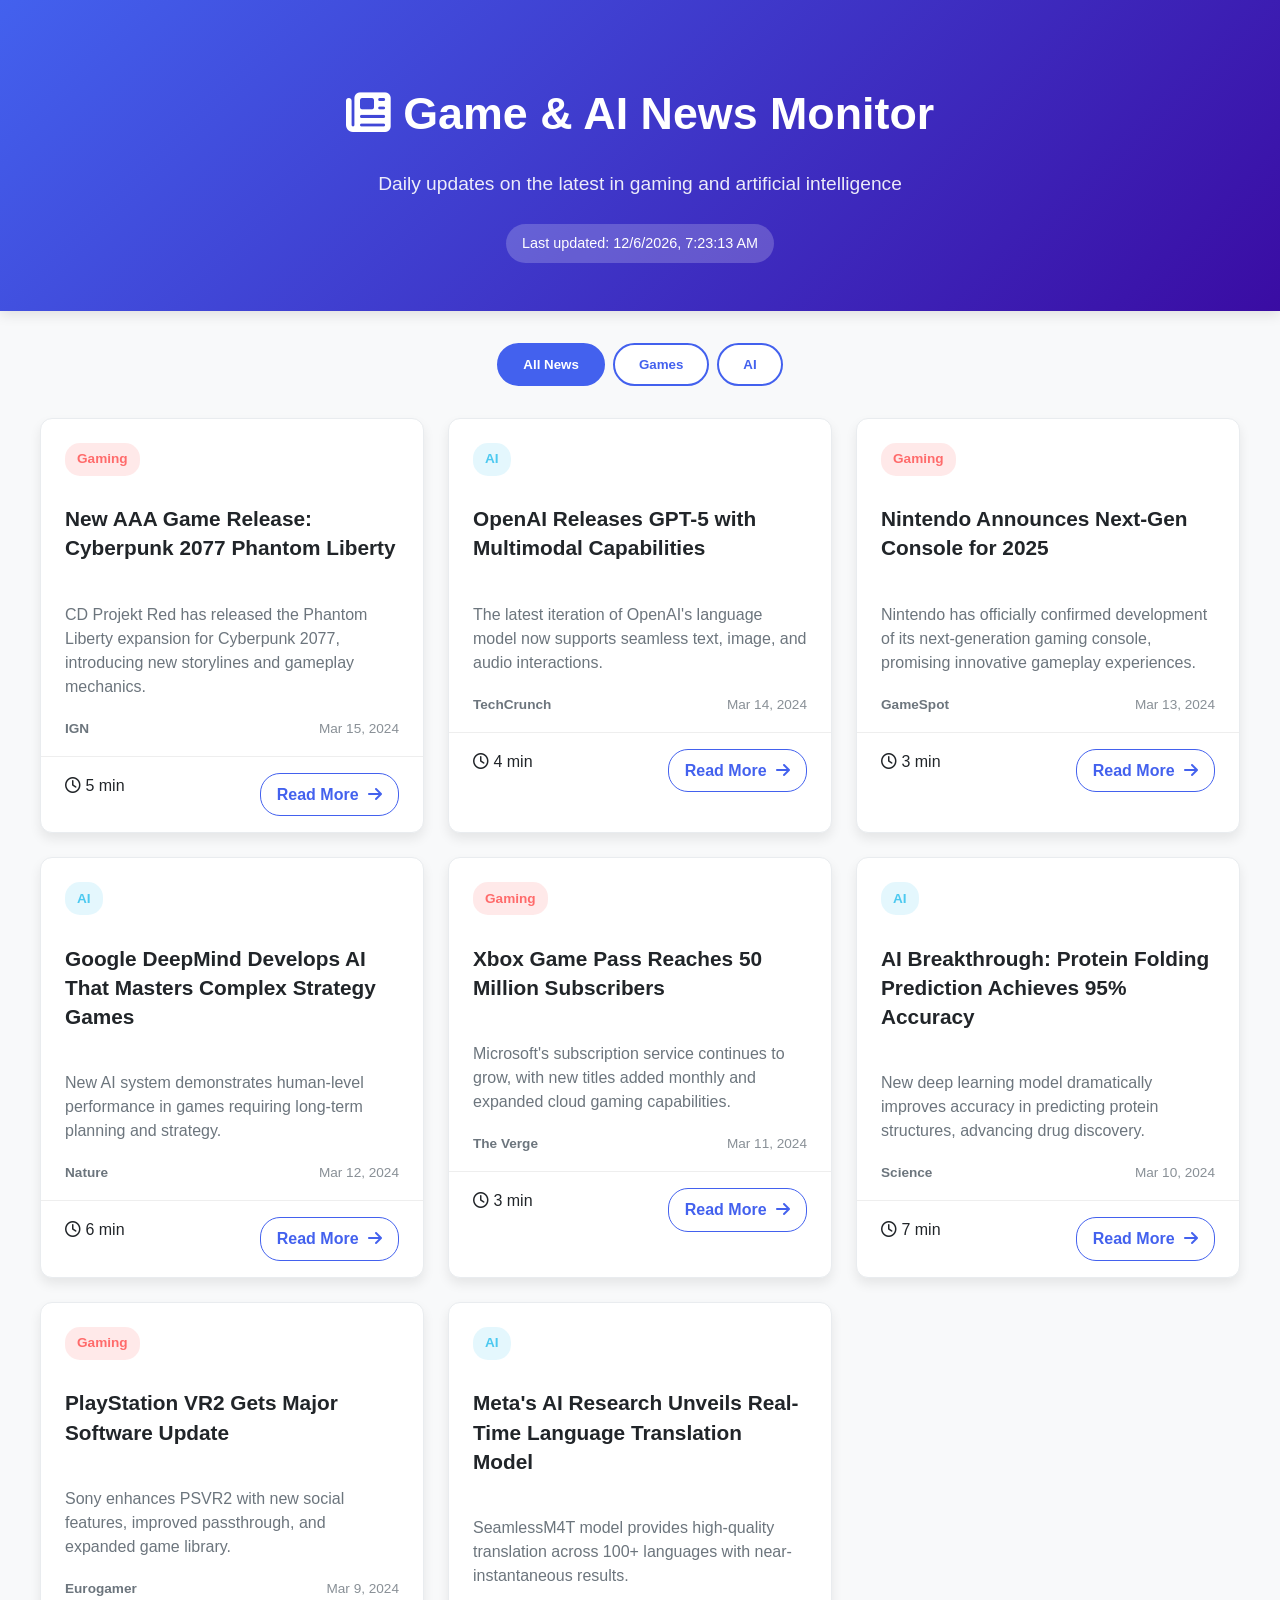
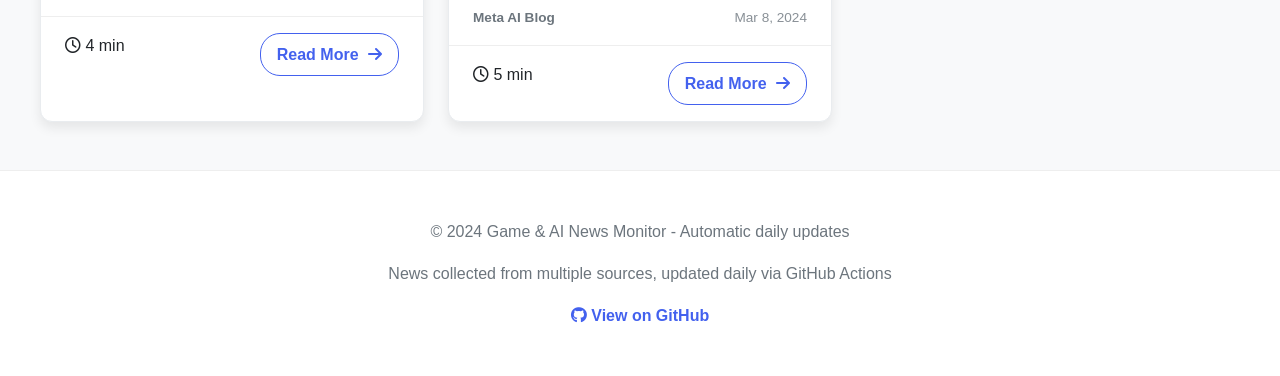
==== index.html @ 5e4a8694 "Add Game & AI News Monitor website - Add responsive HTML/CSS/JS website - Add Python script to fetch" ====
<!DOCTYPE html>
<html lang="en">
<head>
    <meta charset="UTF-8">
    <meta name="viewport" content="width=device-width, initial-scale=1.0">
    <title>Game & AI News Monitor</title>
    <link rel="stylesheet" href="styles.css">
    <link rel="stylesheet" href="https://cdnjs.cloudflare.com/ajax/libs/font-awesome/6.4.0/css/all.min.css">
    <style>
        :root {
            --primary-color: #4361ee;
            --secondary-color: #3a0ca3;
            --game-color: #ff6b6b;
            --ai-color: #4cc9f0;
            --bg-color: #f8f9fa;
            --card-color: #ffffff;
            --text-primary: #212529;
            --text-secondary: #6c757d;
        }

        body {
            font-family: 'Segoe UI', Tahoma, Geneva, Verdana, sans-serif;
            line-height: 1.6;
            color: var(--text-primary);
            background-color: var(--bg-color);
            margin: 0;
            padding: 0;
        }

        .container {
            max-width: 1200px;
            margin: 0 auto;
            padding: 0 20px;
        }

        header {
            background: linear-gradient(135deg, var(--primary-color), var(--secondary-color));
            color: white;
            padding: 3rem 0;
            text-align: center;
            margin-bottom: 2rem;
            box-shadow: 0 4px 12px rgba(0, 0, 0, 0.1);
        }

        h1 {
            font-size: 2.8rem;
            margin-bottom: 0.5rem;
            font-weight: 700;
        }

        .tagline {
            font-size: 1.2rem;
            opacity: 0.9;
            margin-bottom: 1.5rem;
        }

        .last-updated {
            background-color: rgba(255, 255, 255, 0.2);
            padding: 0.5rem 1rem;
            border-radius: 20px;
            display: inline-block;
            font-size: 0.9rem;
        }

        .category-tabs {
            display: flex;
            justify-content: center;
            flex-wrap: wrap;
            gap: 0.5rem;
            margin-bottom: 2rem;
        }

        .tab-button {
            background-color: white;
            border: 2px solid var(--primary-color);
            color: var(--primary-color);
            padding: 0.75rem 1.5rem;
            border-radius: 30px;
            font-weight: 600;
            cursor: pointer;
            transition: all 0.3s ease;
        }

        .tab-button:hover {
            background-color: var(--primary-color);
            color: white;
        }

        .tab-button.active {
            background-color: var(--primary-color);
            color: white;
        }

        .news-grid {
            display: grid;
            grid-template-columns: repeat(auto-fill, minmax(350px, 1fr));
            gap: 1.5rem;
            margin-bottom: 3rem;
        }

        .news-card {
            background-color: var(--card-color);
            border-radius: 12px;
            overflow: hidden;
            box-shadow: 0 6px 12px rgba(0, 0, 0, 0.08);
            transition: transform 0.3s ease, box-shadow 0.3s ease;
        }

        .news-card:hover {
            transform: translateY(-5px);
            box-shadow: 0 12px 20px rgba(0, 0, 0, 0.12);
        }

        .card-header {
            padding: 1.5rem 1.5rem 0.5rem;
        }

        .card-category {
            display: inline-block;
            padding: 0.35rem 0.75rem;
            border-radius: 15px;
            font-size: 0.85rem;
            font-weight: 600;
            margin-bottom: 0.5rem;
        }

        .category-game {
            background-color: rgba(255, 107, 107, 0.15);
            color: var(--game-color);
        }

        .category-ai {
            background-color: rgba(76, 201, 240, 0.15);
            color: var(--ai-color);
        }

        .card-title {
            font-size: 1.3rem;
            font-weight: 600;
            margin-bottom: 1rem;
            line-height: 1.4;
        }

        .card-body {
            padding: 0 1.5rem 1rem;
        }

        .card-description {
            color: var(--text-secondary);
            margin-bottom: 1.2rem;
            line-height: 1.5;
        }

        .card-meta {
            display: flex;
            justify-content: space-between;
            font-size: 0.85rem;
            color: var(--text-secondary);
        }

        .card-source {
            font-weight: 600;
        }

        .card-date {
            opacity: 0.8;
        }

        .card-footer {
            padding: 1rem 1.5rem;
            border-top: 1px solid #eee;
            display: flex;
            justify-content: space-between;
        }

        .read-more {
            background-color: transparent;
            border: 1px solid var(--primary-color);
            color: var(--primary-color);
            padding: 0.5rem 1rem;
            border-radius: 20px;
            text-decoration: none;
            font-weight: 600;
            transition: all 0.3s ease;
        }

        .read-more:hover {
            background-color: var(--primary-color);
            color: white;
        }

        .loading-spinner {
            text-align: center;
            padding: 3rem;
            font-size: 1.2rem;
            color: var(--text-secondary);
        }

        footer {
            text-align: center;
            padding: 2rem;
            background-color: white;
            margin-top: 3rem;
            border-top: 1px solid #eee;
            color: var(--text-secondary);
        }

        .github-link {
            color: var(--primary-color);
            text-decoration: none;
            font-weight: 600;
        }

        .github-link:hover {
            text-decoration: underline;
        }

        @media (max-width: 768px) {
            h1 {
                font-size: 2.2rem;
            }
            
            .news-grid {
                grid-template-columns: 1fr;
            }
            
            .tab-button {
                padding: 0.6rem 1.2rem;
            }
        }
    </style>
</head>
<body>
    <header>
        <div class="container">
            <h1><i class="fas fa-newspaper"></i> Game & AI News Monitor</h1>
            <p class="tagline">Daily updates on the latest in gaming and artificial intelligence</p>
            <div class="last-updated">Last updated: <span id="last-updated-time">Loading...</span></div>
        </div>
    </header>

    <main class="container">
        <div class="category-tabs">
            <button class="tab-button active" data-category="all">All News</button>
            <button class="tab-button" data-category="game">Games</button>
            <button class="tab-button" data-category="ai">AI</button>
        </div>

        <div id="news-container" class="news-grid">
            <div class="loading-spinner">
                <i class="fas fa-spinner fa-spin"></i> Loading latest news...
            </div>
        </div>
    </main>

    <footer>
        <div class="container">
            <p>© 2024 Game & AI News Monitor - Automatic daily updates</p>
            <p>News collected from multiple sources, updated daily via GitHub Actions</p>
            <p>
                <a href="https://github.com/ppqing/tricks" class="github-link">
                    <i class="fab fa-github"></i> View on GitHub
                </a>
            </p>
        </div>
    </footer>

    <script src="script.js"></script>
</body>
</html>
---- styles.css ----
/* Additional styles for Game & AI News Monitor */

/* Enhancements for better visual appeal */
.news-card {
    border: 1px solid #e9ecef;
    transition: all 0.3s cubic-bezier(0.25, 0.8, 0.25, 1);
}

.news-card:hover {
    border-color: #4361ee;
}

.card-title {
    color: #212529;
}

.card-title:hover {
    color: #4361ee;
}

.read-more i {
    margin-left: 5px;
    transition: transform 0.3s ease;
}

.read-more:hover i {
    transform: translateX(3px);
}

/* Animation for loading */
@keyframes spin {
    0% { transform: rotate(0deg); }
    100% { transform: rotate(360deg); }
}

.fa-spinner {
    animation: spin 1s linear infinite;
}

/* Responsive improvements */
@media (max-width: 576px) {
    header {
        padding: 2rem 0;
    }
    
    h1 {
        font-size: 1.8rem;
    }
    
    .tagline {
        font-size: 1rem;
    }
    
    .tab-button {
        padding: 0.5rem 1rem;
        font-size: 0.9rem;
    }
}

/* Color theme variations based on category */
.news-card[data-category="game"] .card-category {
    background: linear-gradient(135deg, #ff6b6b, #ff8e8e);
    color: white;
}

.news-card[data-category="ai"] .card-category {
    background: linear-gradient(135deg, #4cc9f0, #62d3f5);
    color: white;
}

/* GitHub corner ribbon */
.github-corner {
    position: fixed;
    top: 0;
    right: 0;
    z-index: 1000;
}

.github-corner svg {
    fill: #151513;
    color: #fff;
}

.github-corner:hover .octo-arm {
    animation: octocat-wave 560ms ease-in-out;
}

@keyframes octocat-wave {
    0%, 100% { transform: rotate(0); }
    20%, 60% { transform: rotate(-25deg); }
    40%, 80% { transform: rotate(10deg); }
}

@media (max-width: 500px) {
    .github-corner:hover .octo-arm { animation: none; }
    .github-corner .octo-arm { animation: octocat-wave 560ms ease-in-out; }
}
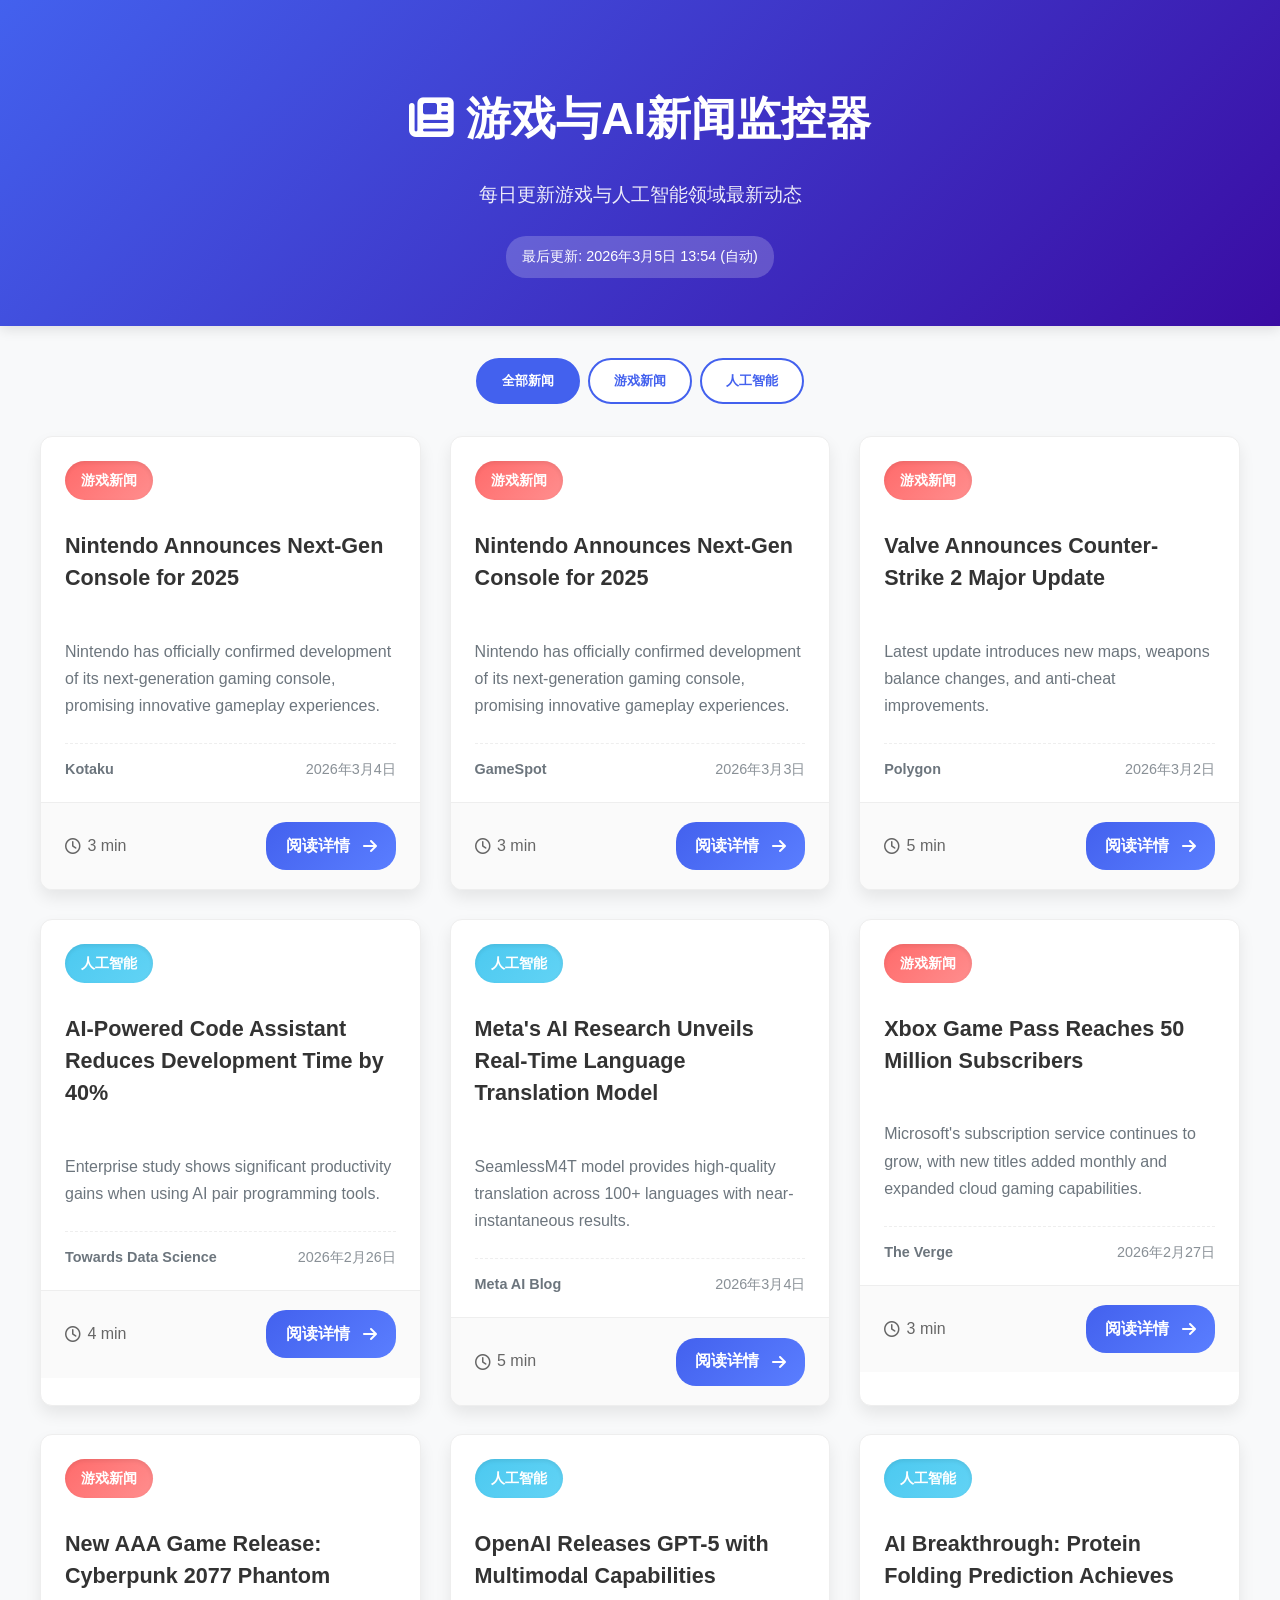
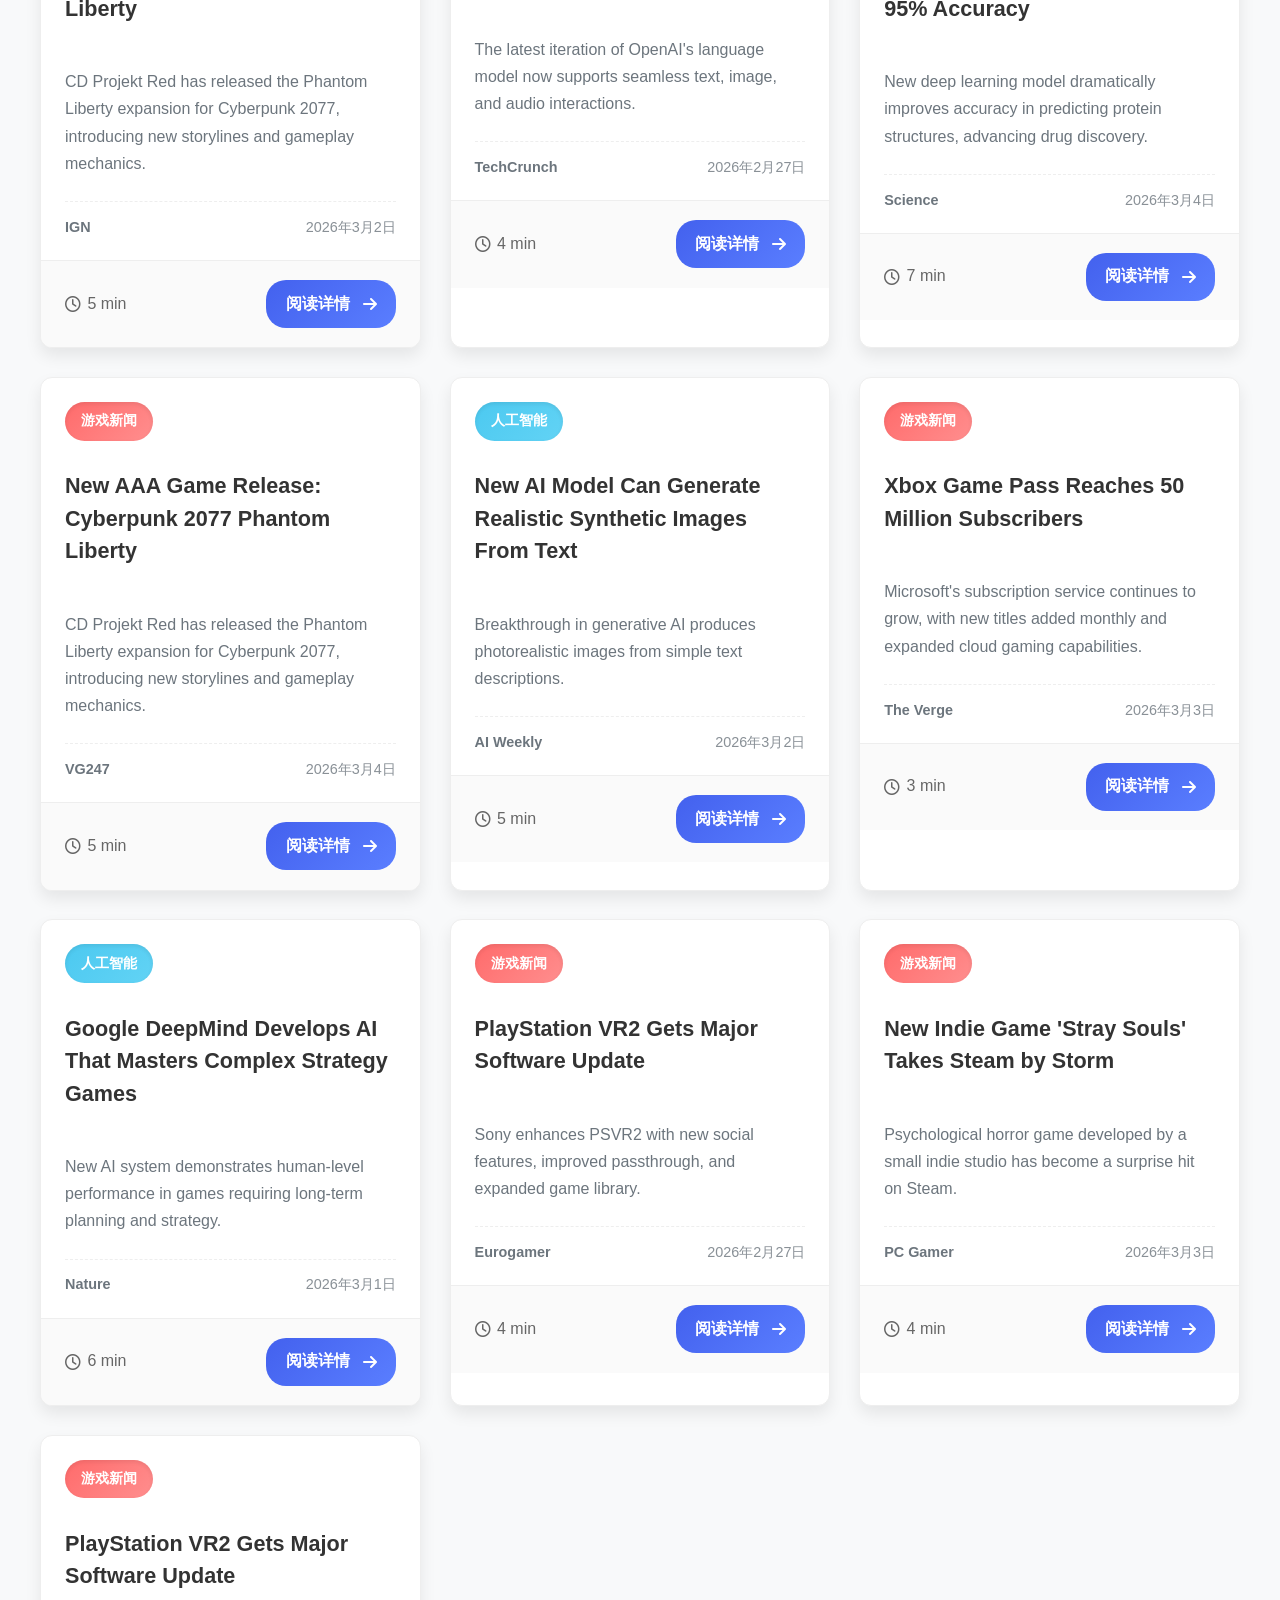
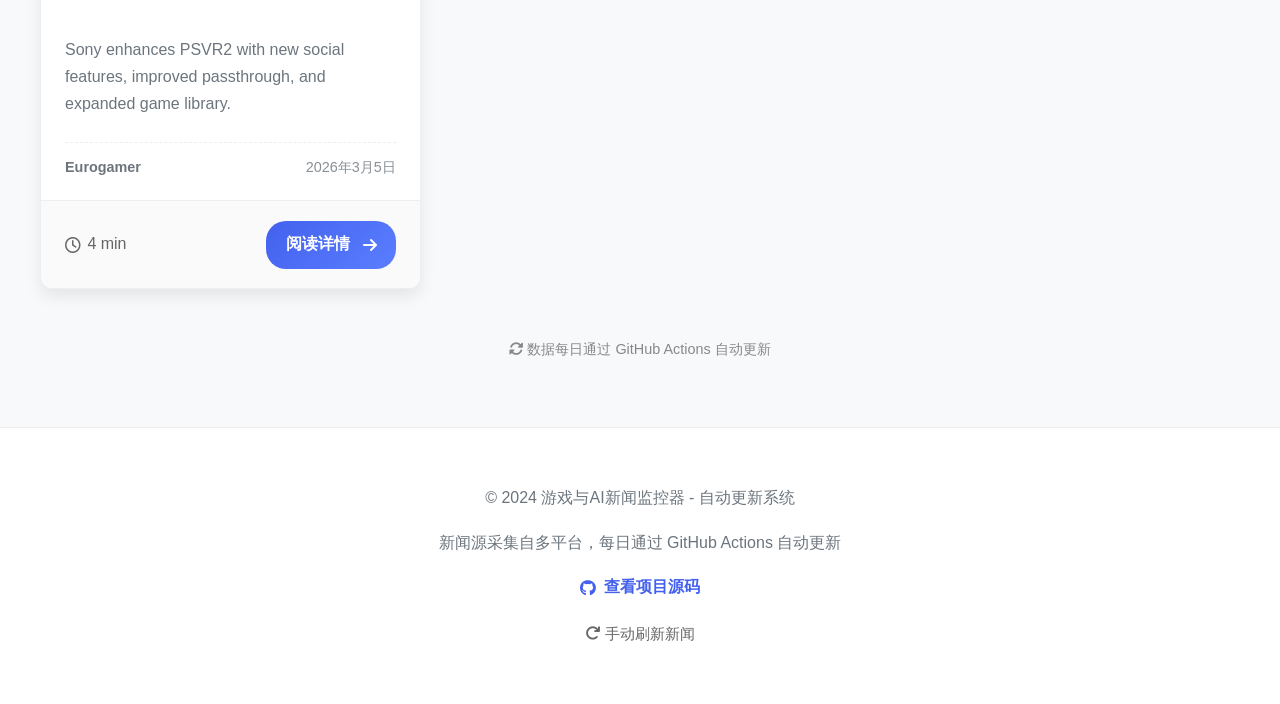
==== commit a8573562: "转换为纯中文版本 - 重写 index.html 为全中文界面 - 重写 script.js 为中文交互逻辑 - 更新 fetch_news.py 中文内容 - 更新 README.md 中文文档 -" ====
--- a/index.html
+++ b/index.html
@@ -1,9 +1,9 @@
 <!DOCTYPE html>
-<html lang="en">
+<html lang="zh-CN">
 <head>
     <meta charset="UTF-8">
     <meta name="viewport" content="width=device-width, initial-scale=1.0">
-    <title>Game & AI News Monitor</title>
+    <title>游戏与AI新闻监控器</title>
     <link rel="stylesheet" href="styles.css">
     <link rel="stylesheet" href="https://cdnjs.cloudflare.com/ajax/libs/font-awesome/6.4.0/css/all.min.css">
     <style>
@@ -19,8 +19,8 @@
         }
 
         body {
-            font-family: 'Segoe UI', Tahoma, Geneva, Verdana, sans-serif;
-            line-height: 1.6;
+            font-family: 'Segoe UI', 'Microsoft YaHei', sans-serif;
+            line-height: 1.8;
             color: var(--text-primary);
             background-color: var(--bg-color);
             margin: 0;
@@ -93,8 +93,8 @@
 
         .news-grid {
             display: grid;
-            grid-template-columns: repeat(auto-fill, minmax(350px, 1fr));
-            gap: 1.5rem;
+            grid-template-columns: repeat(auto-fill, minmax(380px, 1fr));
+            gap: 1.8rem;
             margin-bottom: 3rem;
         }
 
@@ -102,13 +102,14 @@
             background-color: var(--card-color);
             border-radius: 12px;
             overflow: hidden;
-            box-shadow: 0 6px 12px rgba(0, 0, 0, 0.08);
+            box-shadow: 0 8px 16px rgba(0, 0, 0, 0.08);
             transition: transform 0.3s ease, box-shadow 0.3s ease;
+            border: 1px solid #eee;
         }
 
         .news-card:hover {
-            transform: translateY(-5px);
-            box-shadow: 0 12px 20px rgba(0, 0, 0, 0.12);
+            transform: translateY(-6px);
+            box-shadow: 0 14px 28px rgba(0, 0, 0, 0.12);
         }
 
         .card-header {
@@ -117,45 +118,50 @@
 
         .card-category {
             display: inline-block;
-            padding: 0.35rem 0.75rem;
-            border-radius: 15px;
-            font-size: 0.85rem;
+            padding: 0.4rem 1rem;
+            border-radius: 20px;
+            font-size: 0.9rem;
             font-weight: 600;
             margin-bottom: 0.5rem;
+            box-shadow: inset 0 2px 4px rgba(0, 0, 0, 0.08);
         }
 
         .category-game {
-            background-color: rgba(255, 107, 107, 0.15);
-            color: var(--game-color);
+            background: linear-gradient(135deg, #ff6b6b, #ff8e8e);
+            color: white;
         }
 
         .category-ai {
-            background-color: rgba(76, 201, 240, 0.15);
-            color: var(--ai-color);
+            background: linear-gradient(135deg, #4cc9f0, #62d3f5);
+            color: white;
         }
 
         .card-title {
-            font-size: 1.3rem;
-            font-weight: 600;
-            margin-bottom: 1rem;
-            line-height: 1.4;
+            font-size: 1.35rem;
+            font-weight: 600;
+            margin-bottom: 1.2rem;
+            line-height: 1.5;
+            color: #333;
         }
 
         .card-body {
-            padding: 0 1.5rem 1rem;
+            padding: 0 1.5rem 1.2rem;
         }
 
         .card-description {
             color: var(--text-secondary);
-            margin-bottom: 1.2rem;
-            line-height: 1.5;
+            margin-bottom: 1.5rem;
+            line-height: 1.7;
+            font-size: 1rem;
         }
 
         .card-meta {
             display: flex;
             justify-content: space-between;
-            font-size: 0.85rem;
+            font-size: 0.9rem;
             color: var(--text-secondary);
+            border-top: 1px dashed #eee;
+            padding-top: 0.8rem;
         }
 
         .card-source {
@@ -167,40 +173,60 @@
         }
 
         .card-footer {
-            padding: 1rem 1.5rem;
+            padding: 1.2rem 1.5rem;
+            background-color: #fafafa;
             border-top: 1px solid #eee;
             display: flex;
             justify-content: space-between;
+            align-items: center;
+        }
+
+        .reading-time {
+            display: flex;
+            align-items: center;
+            gap: 0.4rem;
+            color: #666;
         }
 
         .read-more {
-            background-color: transparent;
-            border: 1px solid var(--primary-color);
-            color: var(--primary-color);
-            padding: 0.5rem 1rem;
+            background: linear-gradient(135deg, var(--primary-color), #5a7eff);
+            color: white;
+            padding: 0.6rem 1.2rem;
             border-radius: 20px;
             text-decoration: none;
             font-weight: 600;
             transition: all 0.3s ease;
+            display: flex;
+            align-items: center;
+            gap: 0.5rem;
         }
 
         .read-more:hover {
-            background-color: var(--primary-color);
-            color: white;
+            background: linear-gradient(135deg, #3a0ca3, #4a5dff);
+            box-shadow: 0 4px 8px rgba(0, 0, 0, 0.2);
+        }
+
+        .read-more i {
+            transition: transform 0.3s ease;
+        }
+
+        .read-more:hover i {
+            transform: translateX(3px);
         }
 
         .loading-spinner {
             text-align: center;
-            padding: 3rem;
-            font-size: 1.2rem;
+            padding: 4rem;
+            font-size: 1.3rem;
             color: var(--text-secondary);
+            grid-column: 1 / -1;
         }
 
         footer {
             text-align: center;
-            padding: 2rem;
+            padding: 2.5rem;
             background-color: white;
-            margin-top: 3rem;
+            margin-top: 4rem;
             border-top: 1px solid #eee;
             color: var(--text-secondary);
         }
@@ -209,10 +235,19 @@
             color: var(--primary-color);
             text-decoration: none;
             font-weight: 600;
+            display: inline-flex;
+            align-items: center;
+            gap: 0.5rem;
         }
 
         .github-link:hover {
             text-decoration: underline;
+        }
+
+        .update-info {
+            margin-top: 1rem;
+            font-size: 0.9rem;
+            color: #888;
         }
 
         @media (max-width: 768px) {
@@ -233,38 +268,66 @@
 <body>
     <header>
         <div class="container">
-            <h1><i class="fas fa-newspaper"></i> Game & AI News Monitor</h1>
-            <p class="tagline">Daily updates on the latest in gaming and artificial intelligence</p>
-            <div class="last-updated">Last updated: <span id="last-updated-time">Loading...</span></div>
+            <h1><i class="fas fa-newspaper"></i> 游戏与AI新闻监控器</h1>
+            <p class="tagline">每日更新游戏与人工智能领域最新动态</p>
+            <div class="last-updated">最后更新: <span id="last-updated-time">加载中...</span></div>
         </div>
     </header>
 
     <main class="container">
         <div class="category-tabs">
-            <button class="tab-button active" data-category="all">All News</button>
-            <button class="tab-button" data-category="game">Games</button>
-            <button class="tab-button" data-category="ai">AI</button>
+            <button class="tab-button active" data-category="all">全部新闻</button>
+            <button class="tab-button" data-category="game">游戏新闻</button>
+            <button class="tab-button" data-category="ai">人工智能</button>
+            <!--<button class="tab-button"><i class="fab fa-steam-square"></i> Steam资讯</button>
+            <button class="tab-button"><i class="fab fa-tencent-weibo"></i> 腾讯动态</button>-->
         </div>
 
         <div id="news-container" class="news-grid">
             <div class="loading-spinner">
-                <i class="fas fa-spinner fa-spin"></i> Loading latest news...
+                <i class="fas fa-spinner fa-spin"></i> 正在加载最新新闻...
             </div>
+        </div>
+        
+        <div class="update-info" style="text-align: center; font-size: 0.9rem; color: #888; margin-top: 1rem;">
+            <i class="fas fa-sync-alt"></i> 数据每日通过 GitHub Actions 自动更新
         </div>
     </main>
 
     <footer>
         <div class="container">
-            <p>© 2024 Game & AI News Monitor - Automatic daily updates</p>
-            <p>News collected from multiple sources, updated daily via GitHub Actions</p>
+            <p>© 2024 游戏与AI新闻监控器 - 自动更新系统</p>
+            <p>新闻源采集自多平台，每日通过 GitHub Actions 自动更新</p>
             <p>
-                <a href="https://github.com/ppqing/tricks" class="github-link">
-                    <i class="fab fa-github"></i> View on GitHub
+                <a href="https://github.com/ppqing/tricks" class="github-link" target="_blank">
+                    <i class="fab fa-github"></i> 查看项目源码
                 </a>
             </p>
+            <p>
+                <a href="#" id="update-news" onclick="refreshNews()" style="font-size: 0.95rem; color: #666; text-decoration: none;">
+                    <i class="fas fa-redo"></i> 手动刷新新闻
+                </a>
+            </p>
         </div>
     </footer>
 
     <script src="script.js"></script>
+    <script>
+        function refreshNews() {
+            const btn = document.getElementById('update-news');
+            const original = btn.innerHTML;
+            btn.innerHTML = '<i class="fas fa-spinner fa-spin"></i> 刷新中...';
+            alert('新闻刷新需等待下一次 GitHub Actions 自动更新。');
+            setTimeout(() => btn.innerHTML = original, 1500);
+        }
+        
+        // 显示当前时间
+        document.addEventListener('DOMContentLoaded', function() {
+            const lastUpdated = document.getElementById('last-updated-time');
+            if (lastUpdated) {
+                lastUpdated.textContent = new Date().toLocaleString('zh-CN');
+            }
+        });
+    </script>
 </body>
 </html>
